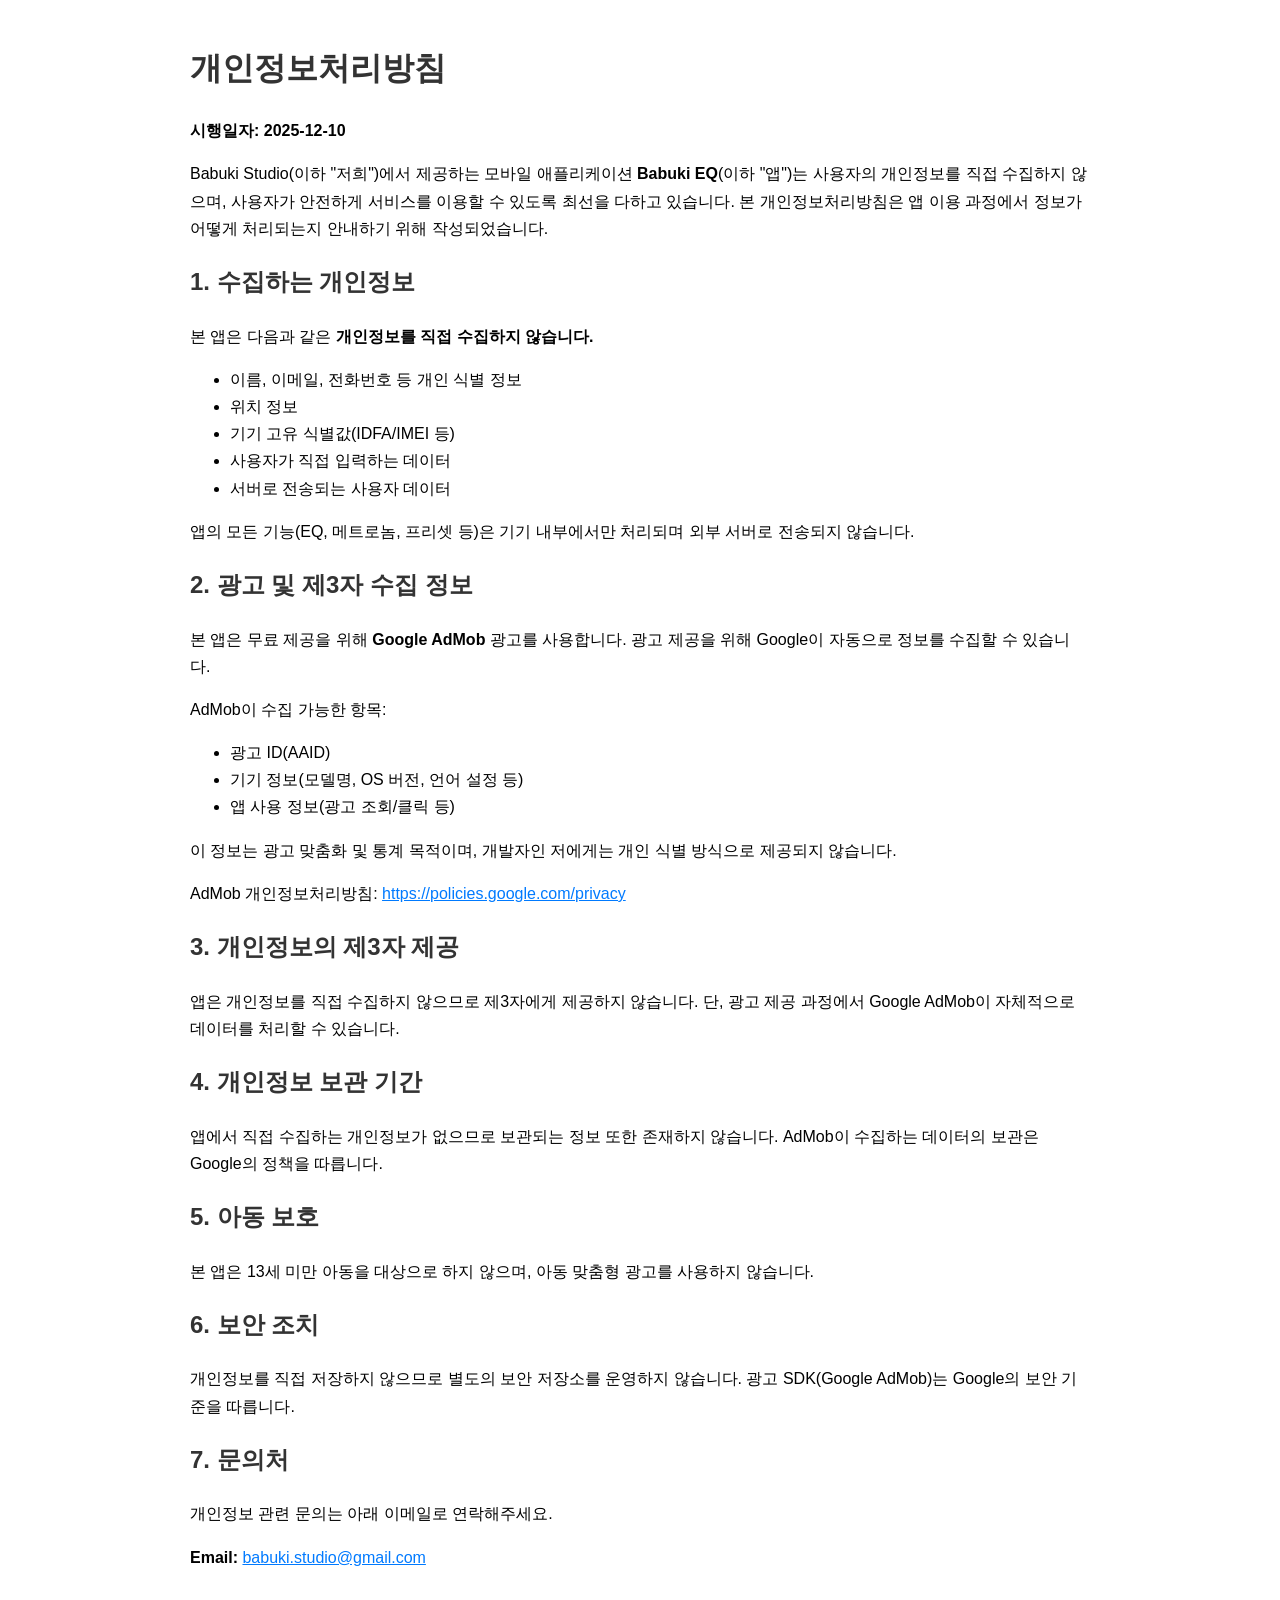
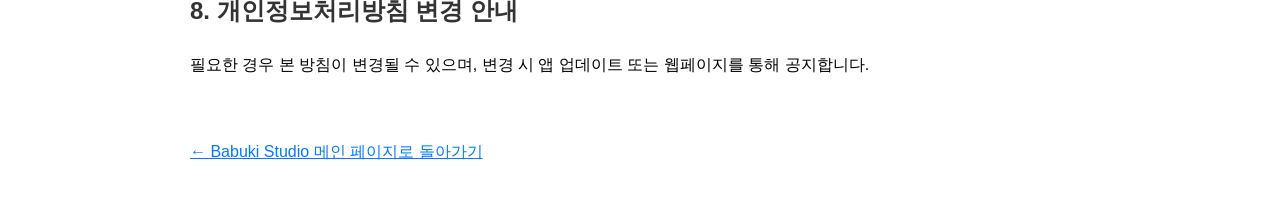
==== privacy.html @ 6c36a5b9 "Add files via upload" ====
<!DOCTYPE html>
<html lang="ko">
<head>
    <meta charset="UTF-8">
    <meta name="viewport" content="width=device-width, initial-scale=1.0">
    <title>개인정보처리방침 - Babuki EQ</title>
    <style>
        body {
            font-family: 'Noto Sans KR', sans-serif;
            line-height: 1.7;
            padding: 20px;
            max-width: 900px;
            margin: auto;
        }
        h1, h2 {
            color: #333;
        }
        a {
            color: #007aff;
        }
    </style>
</head>
<body>
    <h1>개인정보처리방침</h1>
    <p><strong>시행일자: 2025-12-10</strong></p>

    <p>
        Babuki Studio(이하 "저희")에서 제공하는 모바일 애플리케이션 <strong>Babuki EQ</strong>(이하 "앱")는 
        사용자의 개인정보를 직접 수집하지 않으며, 사용자가 안전하게 서비스를 이용할 수 있도록 최선을 다하고 있습니다.
        본 개인정보처리방침은 앱 이용 과정에서 정보가 어떻게 처리되는지 안내하기 위해 작성되었습니다.
    </p>

    <h2>1. 수집하는 개인정보</h2>
    <p>
        본 앱은 다음과 같은 <strong>개인정보를 직접 수집하지 않습니다.</strong>
    </p>
    <ul>
        <li>이름, 이메일, 전화번호 등 개인 식별 정보</li>
        <li>위치 정보</li>
        <li>기기 고유 식별값(IDFA/IMEI 등)</li>
        <li>사용자가 직접 입력하는 데이터</li>
        <li>서버로 전송되는 사용자 데이터</li>
    </ul>
    <p>앱의 모든 기능(EQ, 메트로놈, 프리셋 등)은 기기 내부에서만 처리되며 외부 서버로 전송되지 않습니다.</p>

    <h2>2. 광고 및 제3자 수집 정보</h2>
    <p>
        본 앱은 무료 제공을 위해 <strong>Google AdMob</strong> 광고를 사용합니다.  
        광고 제공을 위해 Google이 자동으로 정보를 수집할 수 있습니다.
    </p>
    <p>AdMob이 수집 가능한 항목:</p>
    <ul>
        <li>광고 ID(AAID)</li>
        <li>기기 정보(모델명, OS 버전, 언어 설정 등)</li>
        <li>앱 사용 정보(광고 조회/클릭 등)</li>
    </ul>
    <p>
        이 정보는 광고 맞춤화 및 통계 목적이며, 개발자인 저에게는 개인 식별 방식으로 제공되지 않습니다.
    </p>
    <p>AdMob 개인정보처리방침:  
        <a href="https://policies.google.com/privacy" target="_blank">https://policies.google.com/privacy</a>
    </p>

    <h2>3. 개인정보의 제3자 제공</h2>
    <p>
        앱은 개인정보를 직접 수집하지 않으므로 제3자에게 제공하지 않습니다.  
        단, 광고 제공 과정에서 Google AdMob이 자체적으로 데이터를 처리할 수 있습니다.
    </p>

    <h2>4. 개인정보 보관 기간</h2>
    <p>
        앱에서 직접 수집하는 개인정보가 없으므로 보관되는 정보 또한 존재하지 않습니다.  
        AdMob이 수집하는 데이터의 보관은 Google의 정책을 따릅니다.
    </p>

    <h2>5. 아동 보호</h2>
    <p>
        본 앱은 13세 미만 아동을 대상으로 하지 않으며, 아동 맞춤형 광고를 사용하지 않습니다.
    </p>

    <h2>6. 보안 조치</h2>
    <p>
        개인정보를 직접 저장하지 않으므로 별도의 보안 저장소를 운영하지 않습니다.  
        광고 SDK(Google AdMob)는 Google의 보안 기준을 따릅니다.
    </p>

    <h2>7. 문의처</h2>
    <p>
        개인정보 관련 문의는 아래 이메일로 연락해주세요.
    </p>
    <p><strong>Email:</strong> <a href="mailto:babuki.studio@gmail.com">babuki.studio@gmail.com</a></p>

    <h2>8. 개인정보처리방침 변경 안내</h2>
    <p>
        필요한 경우 본 방침이 변경될 수 있으며, 변경 시 앱 업데이트 또는 웹페이지를 통해 공지합니다.
    </p>

    <br>
    <p><a href="/">← Babuki Studio 메인 페이지로 돌아가기</a></p>
</body>
</html>
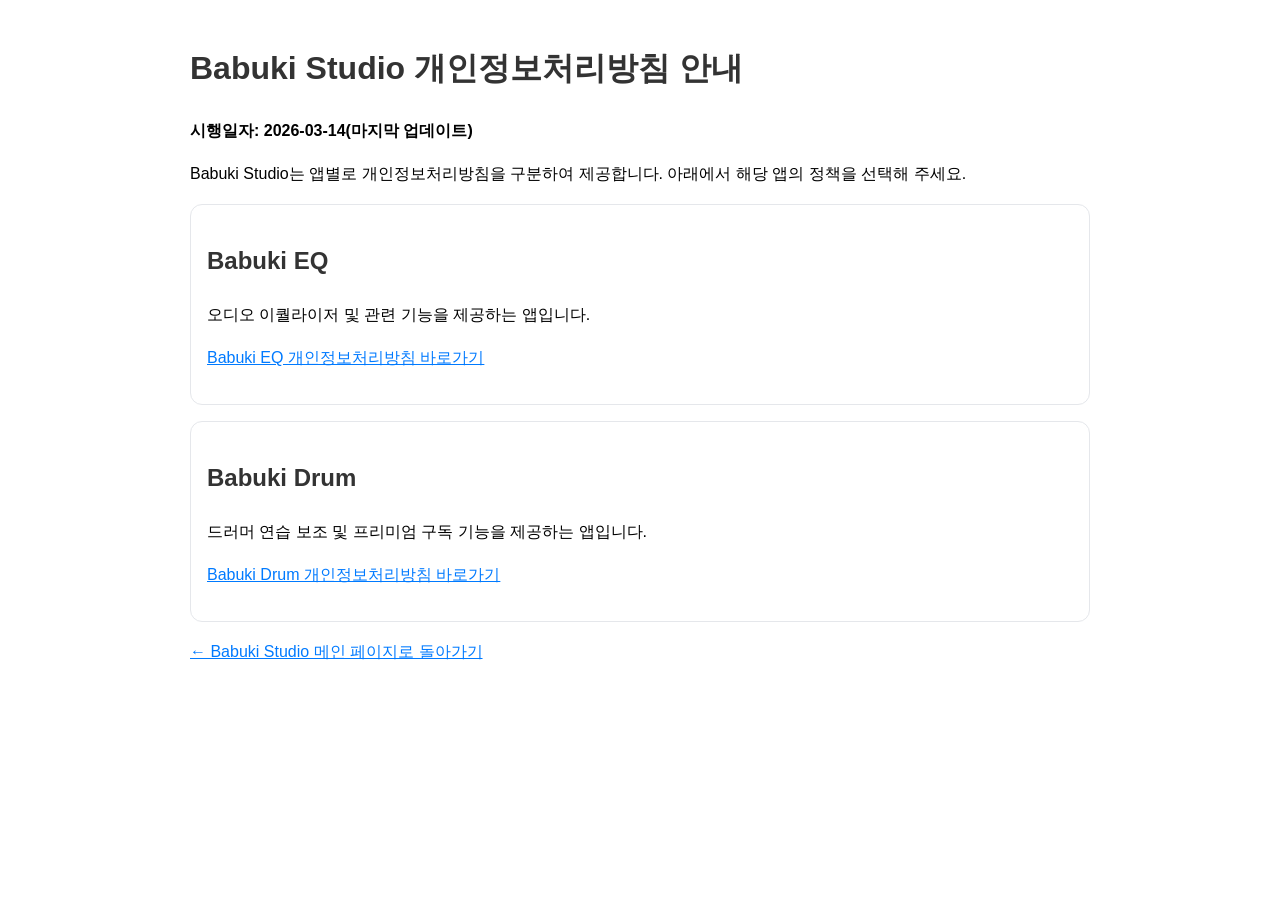
==== commit 5722e551: "Add files via upload" ====
--- a/privacy.html
+++ b/privacy.html
@@ -1,101 +1,33 @@
-<!DOCTYPE html>
-<html lang="ko">
-<head>
-    <meta charset="UTF-8">
-    <meta name="viewport" content="width=device-width, initial-scale=1.0">
-    <title>개인정보처리방침 - Babuki EQ</title>
-    <style>
-        body {
-            font-family: 'Noto Sans KR', sans-serif;
-            line-height: 1.7;
-            padding: 20px;
-            max-width: 900px;
-            margin: auto;
-        }
-        h1, h2 {
-            color: #333;
-        }
-        a {
-            color: #007aff;
-        }
-    </style>
-</head>
-<body>
-    <h1>개인정보처리방침</h1>
-    <p><strong>시행일자: 2025-12-10</strong></p>
-
-    <p>
-        Babuki Studio(이하 "저희")에서 제공하는 모바일 애플리케이션 <strong>Babuki EQ</strong>(이하 "앱")는 
-        사용자의 개인정보를 직접 수집하지 않으며, 사용자가 안전하게 서비스를 이용할 수 있도록 최선을 다하고 있습니다.
-        본 개인정보처리방침은 앱 이용 과정에서 정보가 어떻게 처리되는지 안내하기 위해 작성되었습니다.
-    </p>
-
-    <h2>1. 수집하는 개인정보</h2>
-    <p>
-        본 앱은 다음과 같은 <strong>개인정보를 직접 수집하지 않습니다.</strong>
-    </p>
-    <ul>
-        <li>이름, 이메일, 전화번호 등 개인 식별 정보</li>
-        <li>위치 정보</li>
-        <li>기기 고유 식별값(IDFA/IMEI 등)</li>
-        <li>사용자가 직접 입력하는 데이터</li>
-        <li>서버로 전송되는 사용자 데이터</li>
-    </ul>
-    <p>앱의 모든 기능(EQ, 메트로놈, 프리셋 등)은 기기 내부에서만 처리되며 외부 서버로 전송되지 않습니다.</p>
-
-    <h2>2. 광고 및 제3자 수집 정보</h2>
-    <p>
-        본 앱은 무료 제공을 위해 <strong>Google AdMob</strong> 광고를 사용합니다.  
-        광고 제공을 위해 Google이 자동으로 정보를 수집할 수 있습니다.
-    </p>
-    <p>AdMob이 수집 가능한 항목:</p>
-    <ul>
-        <li>광고 ID(AAID)</li>
-        <li>기기 정보(모델명, OS 버전, 언어 설정 등)</li>
-        <li>앱 사용 정보(광고 조회/클릭 등)</li>
-    </ul>
-    <p>
-        이 정보는 광고 맞춤화 및 통계 목적이며, 개발자인 저에게는 개인 식별 방식으로 제공되지 않습니다.
-    </p>
-    <p>AdMob 개인정보처리방침:  
-        <a href="https://policies.google.com/privacy" target="_blank">https://policies.google.com/privacy</a>
-    </p>
-
-    <h2>3. 개인정보의 제3자 제공</h2>
-    <p>
-        앱은 개인정보를 직접 수집하지 않으므로 제3자에게 제공하지 않습니다.  
-        단, 광고 제공 과정에서 Google AdMob이 자체적으로 데이터를 처리할 수 있습니다.
-    </p>
-
-    <h2>4. 개인정보 보관 기간</h2>
-    <p>
-        앱에서 직접 수집하는 개인정보가 없으므로 보관되는 정보 또한 존재하지 않습니다.  
-        AdMob이 수집하는 데이터의 보관은 Google의 정책을 따릅니다.
-    </p>
-
-    <h2>5. 아동 보호</h2>
-    <p>
-        본 앱은 13세 미만 아동을 대상으로 하지 않으며, 아동 맞춤형 광고를 사용하지 않습니다.
-    </p>
-
-    <h2>6. 보안 조치</h2>
-    <p>
-        개인정보를 직접 저장하지 않으므로 별도의 보안 저장소를 운영하지 않습니다.  
-        광고 SDK(Google AdMob)는 Google의 보안 기준을 따릅니다.
-    </p>
-
-    <h2>7. 문의처</h2>
-    <p>
-        개인정보 관련 문의는 아래 이메일로 연락해주세요.
-    </p>
-    <p><strong>Email:</strong> <a href="mailto:babuki.studio@gmail.com">babuki.studio@gmail.com</a></p>
-
-    <h2>8. 개인정보처리방침 변경 안내</h2>
-    <p>
-        필요한 경우 본 방침이 변경될 수 있으며, 변경 시 앱 업데이트 또는 웹페이지를 통해 공지합니다.
-    </p>
-
-    <br>
-    <p><a href="/">← Babuki Studio 메인 페이지로 돌아가기</a></p>
-</body>
-</html>
+<!DOCTYPE html>
+<html lang="ko">
+<head>
+    <meta charset="UTF-8">
+    <meta name="viewport" content="width=device-width, initial-scale=1.0">
+    <title>Privacy Policy - Babuki Studio</title>
+    <style>
+        body { font-family: 'Noto Sans KR', sans-serif; line-height: 1.7; padding: 20px; max-width: 900px; margin: auto; }
+        h1, h2 { color: #333; }
+        a { color: #007aff; }
+        .box { border: 1px solid #e5e7eb; border-radius: 12px; padding: 16px; margin-bottom: 16px; }
+    </style>
+</head>
+<body>
+    <h1>Babuki Studio 개인정보처리방침 안내</h1>
+    <p><strong>시행일자: 2026-03-14(마지막 업데이트)</strong></p>
+    <p>Babuki Studio는 앱별로 개인정보처리방침을 구분하여 제공합니다. 아래에서 해당 앱의 정책을 선택해 주세요.</p>
+
+    <div class="box">
+        <h2>Babuki EQ</h2>
+        <p>오디오 이퀄라이저 및 관련 기능을 제공하는 앱입니다.</p>
+        <p><a href="privacy_eq.html">Babuki EQ 개인정보처리방침 바로가기</a></p>
+    </div>
+
+    <div class="box">
+        <h2>Babuki Drum</h2>
+        <p>드러머 연습 보조 및 프리미엄 구독 기능을 제공하는 앱입니다.</p>
+        <p><a href="privacy_drum.html">Babuki Drum 개인정보처리방침 바로가기</a></p>
+    </div>
+
+    <p><a href="index.html">← Babuki Studio 메인 페이지로 돌아가기</a></p>
+</body>
+</html>
